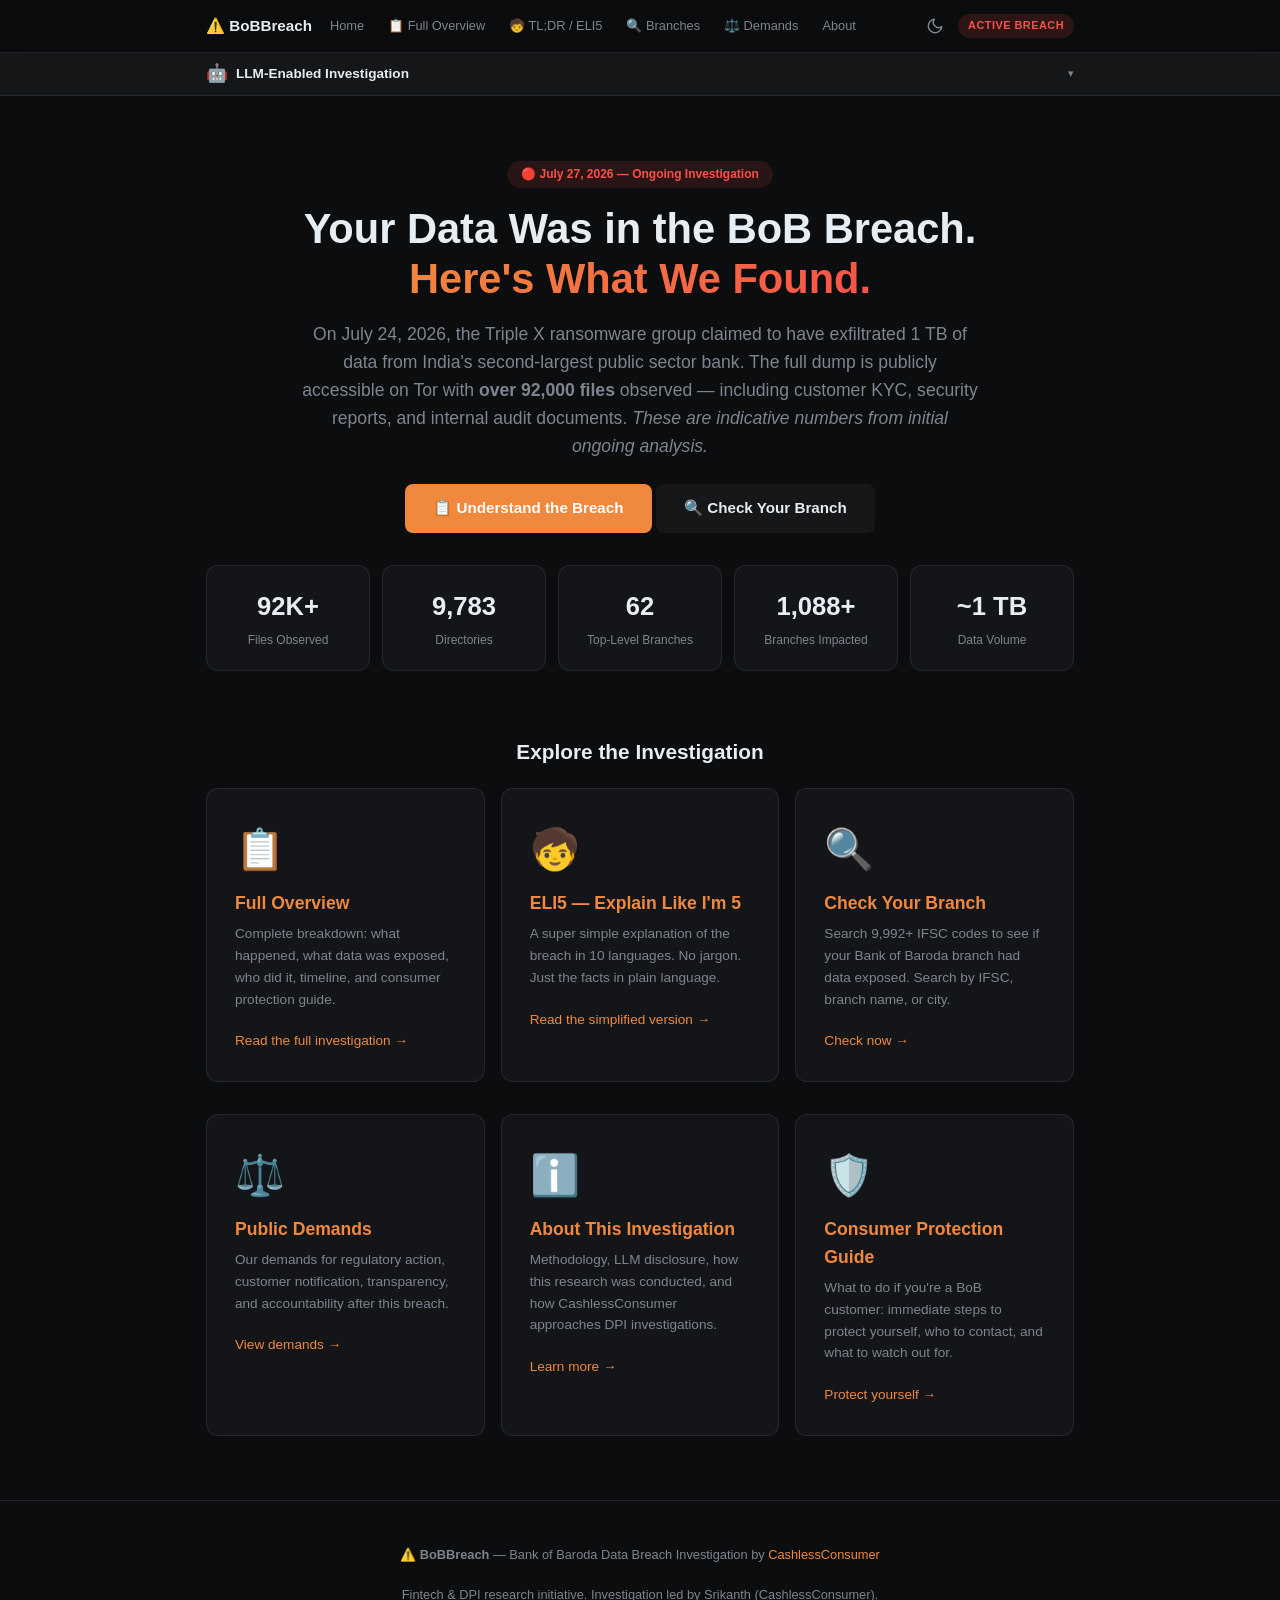
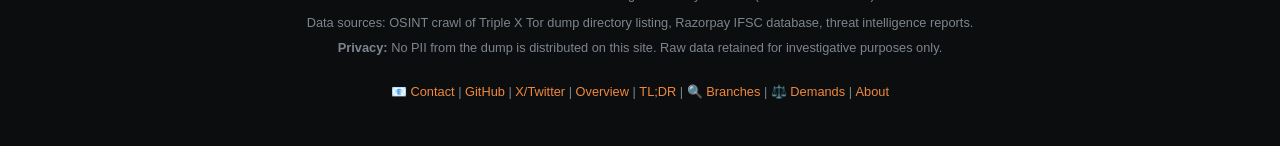
==== index.html @ 4b2d6df3 "bobbreach: collapsible LLM-disclosure banner on all pages (responsive fix) - Replaced full-height di" ====
<!DOCTYPE html>
<html lang="en" data-theme="dark">
<head>
<meta charset="UTF-8">
<meta name="viewport" content="width=device-width, initial-scale=1.0">
<title>BoBBreach — Bank of Baroda Data Breach Investigation | CashlessConsumer</title>
<meta name="description" content="Indicative analysis of files exposed in the Bank of Baroda data breach by Triple X ransomware group. Check your branch, understand the impact, and protect yourself.">
<meta name="theme-color" content="#0b0d0e">
<link rel="canonical" href="https://bobbreach.cashlessconsumer.in/">
<link rel="stylesheet" href="css/style.css">
</head>
<body>

<!-- ═══ Navigation ═══ -->
<nav>
  <div class="inner">
    <button class="nav-toggle" id="navToggle" aria-label="Toggle navigation">
      <span></span><span></span><span></span>
    </button>
    <span class="logo">⚠️ BoBBreach</span>
    <div class="links" id="navLinks">
      <a href="index.html" class="active">Home</a>
      <a href="pages/overview.html">📋 Full Overview</a>
      <a href="pages/eli5.html">🧒 TL;DR / ELI5</a>
      <a href="search.html">🔍 Branches</a>
      <a href="pages/demands.html">⚖️ Demands</a>
      <a href="pages/about.html">About</a>
    </div>
    <button class="theme-toggle" id="themeToggle" aria-label="Toggle theme" title="Toggle light/dark">
      <svg id="themeIcon" viewBox="0 0 24 24" fill="none" stroke="currentColor" stroke-width="2" stroke-linecap="round" stroke-linejoin="round">
        <path d="M21 12.79A9 9 0 1 1 11.21 3 7 7 0 0 0 21 12.79z"/>
      </svg>
    </button>
    <span class="badge">Active Breach</span>
  </div>
</nav>

<!-- ═══ LLM Disclosure (collapsible) ═══ -->
<details class="disclosure">
  <summary>
    <span class="d-icon">🤖</span>
    <strong>LLM-Enabled Investigation</strong>
    <span class="d-toggle">▾</span>
  </summary>
  <div class="disclosure-body">
    <p>The research, data analysis, and narrative on this site were produced with the assistance of large language models (LLMs) as analytical tools. All metadata-driven findings (file names, directory structures, timestamps, document sizes) were extracted programmatically from the publicly available Tor dump and cross-referenced via automated scripts. Human researchers directed every query, verified every substantive claim, and maintained the editorial chain of custody.</p>
    <p><strong>No LLM has access to the actual contents of the dumped files</strong> — this is a <strong>metadata-level analysis</strong> of file names, paths, and document types visible in the leak directory structure. This is early, ongoing analysis and may contain errors. Independent verification is encouraged.</p>
  </div>
</details>
<!-- ═══ Hero ═══ -->
<section class="hero">
  <span class="date-badge">🔴 July 27, 2026 — Ongoing Investigation</span>
  <h1>Your Data Was in the BoB Breach.<br><span>Here's What We Found.</span></h1>
  <p class="subtitle">On July 24, 2026, the Triple X ransomware group claimed to have exfiltrated 1 TB of data from India's second-largest public sector bank. The full dump is publicly accessible on Tor with <strong>over 92,000 files</strong> observed — including customer KYC, security reports, and internal audit documents. <em>These are indicative numbers from initial ongoing analysis.</em></p>
  <a href="pages/overview.html" class="cta">📋 Understand the Breach</a>
  <a href="search.html" class="cta" style="background:var(--bg2);color:var(--fg);">🔍 Check Your Branch</a>
  <div class="stats">
    <div class="stat-card"><div class="num">92K+</div><div class="label">Files Observed</div></div>
    <div class="stat-card"><div class="num">9,783</div><div class="label">Directories</div></div>
    <div class="stat-card"><div class="num">62</div><div class="label">Top-Level Branches</div></div>
    <div class="stat-card"><div class="num">1,088+</div><div class="label">Branches Impacted</div></div>
    <div class="stat-card"><div class="num">~1 TB</div><div class="label">Data Volume</div></div>
  </div>
</section>

<!-- ═══ Quick Navigation Grid ═══ -->
<section style="max-width:var(--maxw);margin:0 auto;padding:0 16px 48px;">
  <h2 style="font-size:1.3rem;margin-bottom:20px;text-align:center;">Explore the Investigation</h2>
  <div class="grid3">
    <a href="pages/overview.html" class="card" style="text-decoration:none;padding:28px;display:block;transition:transform .15s,border-color .15s;">
      <div style="font-size:2.5rem;margin-bottom:8px;">📋</div>
      <h3 style="margin-bottom:6px;">Full Overview</h3>
      <p style="font-size:.85rem;color:var(--muted);">Complete breakdown: what happened, what data was exposed, who did it, timeline, and consumer protection guide.</p>
      <span style="display:inline-block;margin-top:12px;font-size:.85rem;color:var(--accent);">Read the full investigation →</span>
    </a>
    <a href="pages/eli5.html" class="card" style="text-decoration:none;padding:28px;display:block;transition:transform .15s,border-color .15s;">
      <div style="font-size:2.5rem;margin-bottom:8px;">🧒</div>
      <h3 style="margin-bottom:6px;">ELI5 — Explain Like I'm 5</h3>
      <p style="font-size:.85rem;color:var(--muted);">A super simple explanation of the breach in 10 languages. No jargon. Just the facts in plain language.</p>
      <span style="display:inline-block;margin-top:12px;font-size:.85rem;color:var(--accent);">Read the simplified version →</span>
    </a>
    <a href="search.html" class="card" style="text-decoration:none;padding:28px;display:block;transition:transform .15s,border-color .15s;">
      <div style="font-size:2.5rem;margin-bottom:8px;">🔍</div>
      <h3 style="margin-bottom:6px;">Check Your Branch</h3>
      <p style="font-size:.85rem;color:var(--muted);">Search 9,992+ IFSC codes to see if your Bank of Baroda branch had data exposed. Search by IFSC, branch name, or city.</p>
      <span style="display:inline-block;margin-top:12px;font-size:.85rem;color:var(--accent);">Check now →</span>
    </a>
    <a href="pages/demands.html" class="card" style="text-decoration:none;padding:28px;display:block;transition:transform .15s,border-color .15s;">
      <div style="font-size:2.5rem;margin-bottom:8px;">⚖️</div>
      <h3 style="margin-bottom:6px;">Public Demands</h3>
      <p style="font-size:.85rem;color:var(--muted);">Our demands for regulatory action, customer notification, transparency, and accountability after this breach.</p>
      <span style="display:inline-block;margin-top:12px;font-size:.85rem;color:var(--accent);">View demands →</span>
    </a>
    <a href="pages/about.html" class="card" style="text-decoration:none;padding:28px;display:block;transition:transform .15s,border-color .15s;">
      <div style="font-size:2.5rem;margin-bottom:8px;">ℹ️</div>
      <h3 style="margin-bottom:6px;">About This Investigation</h3>
      <p style="font-size:.85rem;color:var(--muted);">Methodology, LLM disclosure, how this research was conducted, and how CashlessConsumer approaches DPI investigations.</p>
      <span style="display:inline-block;margin-top:12px;font-size:.85rem;color:var(--accent);">Learn more →</span>
    </a>
    <a href="pages/overview.html#consumer" class="card" style="text-decoration:none;padding:28px;display:block;transition:transform .15s,border-color .15s;">
      <div style="font-size:2.5rem;margin-bottom:8px;">🛡️</div>
      <h3 style="margin-bottom:6px;">Consumer Protection Guide</h3>
      <p style="font-size:.85rem;color:var(--muted);">What to do if you're a BoB customer: immediate steps to protect yourself, who to contact, and what to watch out for.</p>
      <span style="display:inline-block;margin-top:12px;font-size:.85rem;color:var(--accent);">Protect yourself →</span>
    </a>
  </div>
</section>

<!-- Footer -->
<footer>
  <p><strong>⚠️ BoBBreach</strong> — Bank of Baroda Data Breach Investigation by <a href="https://cashlessconsumer.in">CashlessConsumer</a></p>
  <p style="margin-top:8px;">Fintech & DPI research initiative. Investigation led by Srikanth (CashlessConsumer).</p>
  <p style="margin-top:8px;">Data sources: OSINT crawl of Triple X Tor dump directory listing, Razorpay IFSC database, threat intelligence reports.</p>
  <p style="margin-top:4px;"><strong>Privacy:</strong> No PII from the dump is distributed on this site. Raw data retained for investigative purposes only.</p>
  <p style="margin-top:12px;">📧 <a href="mailto:cashlessconsumerin@gmail.com">Contact</a> | <a href="https://github.com/CashlessConsumer">GitHub</a> | <a href="https://x.com/logic">X/Twitter</a> | <a href="pages/overview.html">Overview</a> | <a href="pages/eli5.html">TL;DR</a> | <a href="search.html">🔍 Branches</a> | <a href="pages/demands.html">⚖️ Demands</a> | <a href="pages/about.html">About</a></p>
</footer>

<script src="js/main.js"></script>
<script>
  const themeToggle = document.getElementById('themeToggle');
  const navToggle = document.getElementById('navToggle');
  const navLinks = document.getElementById('navLinks');
  const themeIcon = document.getElementById('themeIcon');
  const html = document.documentElement;
  const saved = localStorage.getItem('theme') || 'dark';
  html.setAttribute('data-theme', saved);
  updateIcon(saved);
  themeToggle.addEventListener('click', () => {
    const current = html.getAttribute('data-theme');
    const next = current === 'dark' ? 'light' : 'dark';
    html.setAttribute('data-theme', next);
    localStorage.setItem('theme', next);
    updateIcon(next);
  });
  navToggle.addEventListener('click', () => navLinks.classList.toggle('open'));
  function updateIcon(theme) {
    themeIcon.innerHTML = theme === 'dark'
      ? '<path d="M21 12.79A9 9 0 1 1 11.21 3 7 7 0 0 0 21 12.79z"/>'
      : '<circle cx="12" cy="12" r="5"/><g stroke="currentColor" stroke-width="2"><line x1="12" y1="1" x2="12" y2="3"/><line x1="12" y1="21" x2="12" y2="23"/><line x1="4.22" y1="4.22" x2="5.64" y2="5.64"/><line x1="18.36" y1="18.36" x2="19.78" y2="19.78"/><line x1="1" y1="12" x2="3" y2="12"/><line x1="21" y1="12" x2="23" y2="12"/><line x1="4.22" y1="19.78" x2="5.64" y2="18.36"/><line x1="18.36" y1="5.64" x2="19.78" y2="4.22"/></g>';
  }
  // Close nav on link click
  navLinks.querySelectorAll('a').forEach(a => a.addEventListener('click', () => navLinks.classList.remove('open')));
</script>

</body>
</html>
---- css/style.css ----
/* ── Theme Variables ── */
:root {
  --bg: #0b0d0e;
  --bg2: #151718;
  --card: rgba(22, 24, 26, 0.85);
  --fg: #e6edf3;
  --muted: #7d8590;
  --border: rgba(48, 54, 61, 0.6);
  --accent: #f0883e;
  --accent2: #d96f1f;
  --red: #f85149;
  --green: #3fb950;
  --blue: #58a6ff;
  --yellow: #d29922;
  --radius: 12px;
  --maxw: 900px;
  --nav-bg: rgba(11,13,14,.92);
  --badge-bg: rgba(248,81,73,.15);
  --badge-fg: #f85149;
}

[data-theme="light"] {
  --bg: #f6f8fa;
  --bg2: #eaeef2;
  --card: rgba(255,255,255,.85);
  --fg: #1f2328;
  --muted: #656d76;
  --border: rgba(208,215,222,.8);
  --accent: #c2410c;
  --accent2: #9a3412;
  --red: #cf222e;
  --green: #1a7f37;
  --blue: #0969da;
  --yellow: #9a6700;
  --nav-bg: rgba(246,248,250,.94);
  --badge-bg: rgba(207,34,46,.1);
  --badge-fg: #cf222e;
}

/* ── Reset ── */
*, *::before, *::after { box-sizing: border-box; margin: 0; padding: 0; }
html { scroll-behavior: smooth; scrollbar-width: none; }
body { -ms-overflow-style: none; }
body::-webkit-scrollbar { display: none; }
body {
  font-family: -apple-system, BlinkMacSystemFont, 'Segoe UI', Roboto, 'Noto Sans', Ubuntu, sans-serif;
  background: var(--bg);
  color: var(--fg);
  line-height: 1.6;
  -webkit-font-smoothing: antialiased;
  transition: background .25s, color .25s;
}
a { color: var(--accent); text-decoration: none; }
a:hover { text-decoration: underline; }
img { max-width: 100%; }

/* ── Nav ── */
nav { position: sticky; top: 0; z-index: 100; background: var(--nav-bg); backdrop-filter: blur(12px); border-bottom: 1px solid var(--border); }
nav .inner { display: flex; align-items: center; gap: 8px; max-width: var(--maxw); margin: 0 auto; padding: 0 16px; height: 52px; flex-wrap: nowrap; }
nav .logo { font-weight: 700; font-size: .95rem; display: flex; align-items: center; gap: 6px; white-space: nowrap; flex-shrink: 0; }
nav .links { display: flex; align-items: center; gap: 4px; overflow: hidden; flex: 1; min-width: 0; }
nav .links a { padding: 6px 10px; font-size: .8rem; border-radius: 6px; color: var(--muted); white-space: nowrap; transition: .15s; flex-shrink: 0; text-decoration: none; }
nav .links a:hover { color: var(--fg); background: var(--bg2); text-decoration: none; }
nav .badge { font-size: .68rem; font-weight: 700; background: var(--badge-bg); color: var(--badge-fg); padding: 3px 10px; border-radius: 20px; flex-shrink: 0; text-transform: uppercase; letter-spacing: .5px; }

/* Theme toggle */
.theme-toggle { background: none; border: none; color: var(--muted); cursor: pointer; padding: 6px; border-radius: 6px; display: flex; align-items: center; justify-content: center; flex-shrink: 0; transition: .15s; }
.theme-toggle:hover { color: var(--fg); background: var(--bg2); }
.theme-toggle svg { width: 18px; height: 18px; }

/* Hamburger */
.nav-toggle { display: none; flex-direction: column; gap: 4px; cursor: pointer; background: none; border: none; padding: 8px; margin-right: 4px; flex-shrink: 0; }
.nav-toggle span { display: block; width: 20px; height: 2px; background: var(--fg); border-radius: 2px; transition: .2s; }

/* ── Layout ── */
section { padding: 48px 16px; max-width: var(--maxw); margin: 0 auto; }
section h2 { font-size: 1.55rem; font-weight: 700; margin-bottom: 4px; }
section h2 .sub { display: block; font-size: .85rem; font-weight: 400; color: var(--muted); margin-top: 2px; }
.card { background: var(--card); border: 1px solid var(--border); border-radius: var(--radius); padding: 24px; margin-bottom: 16px; }
.card h3 { font-size: 1.1rem; margin-bottom: 10px; }
.card p { font-size: .92rem; color: var(--muted); margin-bottom: 8px; }
.tag { display: inline-block; font-size: .68rem; font-weight: 700; padding: 2px 8px; border-radius: 20px; margin-top: 6px; }
.tag-critical { background: rgba(248,81,73,.15); color: var(--red); }
.tag-high { background: rgba(210,153,34,.15); color: var(--yellow); }
.tag-medium { background: rgba(88,166,255,.15); color: var(--blue); }
.tag-low { background: rgba(139,148,158,.15); color: var(--muted); }

/* Stats */
.stats { display: grid; grid-template-columns: repeat(5, 1fr); gap: 12px; margin: 32px 0; max-width: var(--maxw); }
.stat-card { background: var(--card); border: 1px solid var(--border); border-radius: var(--radius); padding: 20px 12px; text-align: center; }
.stat-card .num { font-size: 1.6rem; font-weight: 800; color: var(--fg); }
.stat-card .label { font-size: .75rem; color: var(--muted); margin-top: 4px; }

/* Hero */
.hero { text-align: center; padding: 64px 16px 32px; max-width: var(--maxw); margin: 0 auto; }
.hero .date-badge { display: inline-block; font-size: .75rem; font-weight: 600; padding: 4px 14px; border-radius: 20px; background: rgba(248,81,73,.12); color: var(--red); margin-bottom: 16px; }
.hero h1 { font-size: clamp(1.8rem, 4vw, 2.6rem); font-weight: 800; line-height: 1.2; margin-bottom: 16px; }
.hero h1 span { display: inline-block; background: linear-gradient(135deg, var(--accent), var(--red)); -webkit-background-clip: text; -webkit-text-fill-color: transparent; background-clip: text; }
.hero .subtitle { font-size: 1.1rem; color: var(--muted); max-width: 680px; margin: 0 auto 24px; line-height: 1.6; }
.hero .cta { display: inline-block; padding: 12px 28px; background: var(--accent); color: #fff; border-radius: 8px; font-weight: 600; font-size: .95rem; text-decoration: none; transition: .15s; }
.hero .cta:hover { background: var(--accent2); text-decoration: none; }

/* Grids */
.grid2 { display: grid; grid-template-columns: 1fr 1fr; gap: 16px; }

/* Search */
.search-box { display: flex; gap: 8px; margin-bottom: 16px; flex-wrap: wrap; }
.search-box input { flex: 1; min-width: 200px; padding: 12px 16px; background: var(--bg2); border: 1px solid var(--border); border-radius: 8px; color: var(--fg); font-size: 1rem; }
.search-box input:focus { outline: none; border-color: var(--accent); }
.search-box button { padding: 12px 24px; background: var(--accent); border: none; border-radius: 8px; color: #fff; font-weight: 600; cursor: pointer; }
.search-box button:hover { background: var(--accent2); }
.search-results { margin-top: 8px; }
.search-result { padding: 8px 0; border-bottom: 1px solid var(--border); display: flex; justify-content: space-between; align-items: center; gap: 12px; flex-wrap: wrap; }
.search-result .ifsc { font-family: monospace; color: var(--accent); font-weight: 600; }
.search-result .branch-info { flex: 1; }
.search-result .status { font-size: .8rem; font-weight: 600; }
.status-impacted { color: var(--red); }
.status-unknown { color: var(--muted); }

/* Timeline */
.timeline { position: relative; padding-left: 28px; }
.timeline::before { content: ''; position: absolute; left: 8px; top: 0; bottom: 0; width: 2px; background: var(--border); }
.tl-item { position: relative; padding: 0 0 24px 20px; }
.tl-item::before { content: ''; position: absolute; left: -24px; top: 6px; width: 12px; height: 12px; border-radius: 50%; }
.tl-breach::before { background: var(--red); }
.tl-disclosure::before { background: var(--accent); }
.tl-intel::before { background: var(--blue); }
.tl-threat::before { background: var(--yellow); }
.tl-evidence::before { background: var(--green); }
.tl-response::before { background: var(--accent); }
.tl-item .date { font-size: .78rem; color: var(--muted); font-weight: 600; }
.tl-item .title { font-weight: 600; margin: 2px 0; }
.tl-item .desc { font-size: .88rem; color: var(--muted); }

/* Exposure grid */
.exposure-grid { display: grid; grid-template-columns: repeat(auto-fill, minmax(200px, 1fr)); gap: 12px; }
.exp-card { background: var(--card); border: 1px solid var(--border); border-radius: var(--radius); padding: 16px; }
.exp-card .icon { font-size: 1.5rem; margin-bottom: 8px; }
.exp-card h4 { font-size: .9rem; }
.exp-card .count { font-size: .75rem; color: var(--muted); }
.exp-card .file-count { font-size: 1.2rem; font-weight: 700; }

/* Footer */
footer { border-top: 1px solid var(--border); padding: 32px 16px; text-align: center; color: var(--muted); font-size: .8rem; }
footer a { color: var(--accent); }

/* Filter */
.filter-bar { display: flex; gap: 8px; flex-wrap: wrap; margin-bottom: 20px; }
.filter-btn { padding: 6px 14px; border: 1px solid var(--border); border-radius: 20px; background: transparent; color: var(--muted); font-size: .8rem; cursor: pointer; transition: .15s; }
.filter-btn:hover, .filter-btn.active { border-color: var(--accent); color: var(--accent); background: rgba(240,136,62,.1); }
.filter-btn.active { background: var(--accent); color: #fff; border-color: var(--accent); }

/* Alerts */
.alert { padding: 12px 16px; border-radius: var(--radius); margin-bottom: 16px; font-size: .88rem; }
.alert-red { background: rgba(248,81,73,.1); border: 1px solid rgba(248,81,73,.3); color: var(--red); }
.alert-yellow { background: rgba(210,153,34,.1); border: 1px solid rgba(210,153,34,.3); color: var(--yellow); }
.alert-green { background: rgba(63,185,80,.1); border: 1px solid rgba(63,185,80,.3); color: var(--green); }

.anchor { scroll-margin-top: 64px; }

/* Consumer guide checklist */
.checklist { list-style: none; }
.checklist li { padding: 8px 0; border-bottom: 1px solid var(--border); display: flex; gap: 10px; align-items: flex-start; }
.checklist li::before { content: '☐'; color: var(--accent); font-weight: 700; font-size: 1.1rem; }

/* Sections nav */
.section-nav { display: flex; gap: 12px; flex-wrap: wrap; margin: 24px 0; max-width: var(--maxw); padding: 0 16px; margin-left: auto; margin-right: auto; }
.section-nav a { padding: 10px 20px; background: var(--card); border: 1px solid var(--border); border-radius: var(--radius); text-decoration: none; color: var(--muted); font-size: .88rem; }
.section-nav a:hover { border-color: var(--accent); color: var(--accent); }

.not-found { text-align: center; padding: 60px 16px; }
.not-found h2 { font-size: 3rem; margin-bottom: 8px; }

/* ── Responsive ── */
@media (max-width: 768px) {
  .nav-toggle { display: flex; }
  nav .links { display: none; flex-direction: column; position: absolute; top: 100%; left: 0; right: 0; background: var(--nav-bg); border-bottom: 1px solid var(--border); padding: 8px 16px 16px; gap: 4px; backdrop-filter: blur(12px); }
  nav .links.open { display: flex; }
  nav .links a { width: 100%; padding: 12px 8px; white-space: normal; }
  nav .inner { position: relative; padding: 0 12px; }
  nav .badge { margin-left: auto; }
  .hero { min-height: auto; padding: 48px 16px; }
  .hero h1 { font-size: clamp(1.5rem, 6vw, 2rem); }
  .hero .subtitle { font-size: .95rem; }
  .hero .cta { display: block; width: 100%; text-align: center; }
  .hero .cta + .cta { margin-left: 0 !important; margin-top: 10px; }
  section { padding: 32px 16px; }
  section h2 { font-size: 1.25rem; }
  .stats { grid-template-columns: repeat(2, 1fr); max-width: 100%; gap: 8px; }
  .stat-card { padding: 12px 8px; }
  .stat-card .num { font-size: 1.2rem; }
  .exposure-grid { grid-template-columns: repeat(2, 1fr); gap: 8px; }
  .exp-card { padding: 12px; }
  .exp-card .icon { font-size: 1.2rem; margin-bottom: 4px; }
  .exp-card h4 { font-size: .8rem; }
  .exp-card .file-count { font-size: 1rem; }
  .section-nav { flex-wrap: wrap; gap: 6px; }
  .section-nav a { font-size: .8rem; padding: 8px 14px; }
  .filter-bar { flex-wrap: wrap; gap: 6px; }
  .filter-btn { padding: 8px 12px; font-size: .75rem; min-height: 36px; }
  .card { padding: 16px; }
  .card h3 { font-size: 1rem; }
  .search-box input { min-width: 140px; font-size: 16px; padding: 12px; }
  .search-box button { padding: 12px 16px; font-size: .9rem; min-height: 44px; min-width: 44px; }
  .search-result { flex-direction: column; align-items: flex-start; gap: 4px; padding: 12px 0; }
  .timeline { padding-left: 20px; }
  .tl-item { padding: 0 0 20px 16px; }
  table { display: block; width: 100%; overflow-x: auto; -webkit-overflow-scrolling: touch; }
  .checklist li { font-size: .9rem; padding: 10px 0; }
  .grid2 { grid-template-columns: 1fr; }
  [style*="grid-template-columns:repeat(auto-fill,minmax(140px"] { grid-template-columns: repeat(2, 1fr) !important; }
  [style*="font-family:monospace"] { font-size: .72rem; word-break: break-all; }
}
@media (max-width: 480px) {
  nav .inner { padding: 8px 12px; }
  nav a { font-size: .8rem; padding: 8px; }
  .exposure-grid { grid-template-columns: 1fr 1fr; }
  .hero { padding: 32px 12px; }
  section { padding: 24px 12px; }
  .stats { grid-template-columns: repeat(2, 1fr); }
  .search-box { flex-direction: column; }
  .search-box input { width: 100%; min-width: 0; }
  .search-box button { width: 100%; }
}

button, a, .filter-btn, .section-nav a, nav a { min-height: 44px; display: inline-flex; align-items: center; }
a:focus-visible { outline: 2px solid var(--accent); outline-offset: 2px; border-radius: 4px; }


/* ── About Page ── */
.about-section { max-width: 720px; margin: 0 auto; padding: 48px 16px; }
.about-section h1 { font-size: 1.8rem; font-weight: 800; margin-bottom: 24px; }
.about-section h2 { font-size: 1.3rem; font-weight: 700; margin: 32px 0 12px; padding-bottom: 6px; border-bottom: 1px solid var(--border); }
.about-section p { color: var(--muted); line-height: 1.7; margin-bottom: 16px; font-size: .95rem; }
.about-section ul { padding-left: 20px; color: var(--muted); margin-bottom: 16px; }
.about-section ul li { margin-bottom: 8px; }
.about-section strong { color: var(--fg); }

/* ── Search Hero ── */
.search-hero { text-align: center; padding: 80px 16px 40px; max-width: var(--maxw); margin: 0 auto; }
.search-hero h1 { font-size: clamp(1.5rem, 3.5vw, 2.2rem); font-weight: 800; margin-bottom: 8px; }
.search-hero .subtitle { color: var(--muted); margin-bottom: 32px; font-size: 1rem; }
.search-hero .search-box { max-width: 600px; margin: 0 auto; }

/* ── Page title area on static pages ── */
.page-header { text-align: center; padding: 64px 16px 32px; max-width: var(--maxw); margin: 0 auto; }
.page-header h1 { font-size: clamp(1.5rem, 3.5vw, 2.2rem); font-weight: 800; }
.page-header .sub { color: var(--muted); font-size: 1rem; margin-top: 8px; }

/* ── Active nav link on static pages ── */
nav .links a.active-page { color: var(--fg); background: var(--bg2); }

/* ── Disclaimer banner (on every page) ── */
.disclaimer-banner { background: var(--card); border-bottom: 1px solid var(--border); padding: 16px; font-size: .92rem; line-height: 1.7; color: var(--muted); }
.disclaimer-banner .inner { max-width: var(--maxw); margin: 0 auto; display: flex; gap: 12px; align-items: flex-start; }
.disclaimer-banner .icon { font-size: 1.3rem; flex-shrink: 0; margin-top: 3px; }
.disclaimer-banner strong { color: var(--fg); }

/* ── Risk guide grid ── */
.risk-grid { display: grid; grid-template-columns: 1fr 1fr; gap: 12px; }
@media (max-width: 600px) { .risk-grid { grid-template-columns: 1fr; } }
.risk-card { padding: 16px; background: var(--card); border: 1px solid var(--border); border-radius: var(--radius); }
.risk-card h4 { font-size: .9rem; margin-bottom: 4px; }

/* ── Search results on search page ── */
.search-stats { font-size: .85rem; color: var(--muted); margin-top: 12px; }

/* ── Extra responsive tweaks ── */
@media (max-width: 768px) {
  .about-section { padding: 32px 16px; }
  .about-section h1 { font-size: 1.4rem; }
  .search-hero { padding: 56px 16px 32px; }
  .page-header { padding: 48px 16px 24px; }
}

/* Landing page grid */
.grid3 { display: grid; grid-template-columns: 1fr 1fr 1fr; gap: 16px; }
@media (max-width: 768px) { .grid3 { grid-template-columns: 1fr; } }

/* ── Collapsible disclosure banner ── */
.disclosure {
  background: var(--card);
  border-bottom: 1px solid var(--border);
  font-size: .92rem;
  line-height: 1.6;
  color: var(--muted);
}
.disclosure summary {
  display: flex;
  align-items: center;
  gap: 8px;
  padding: 10px 16px;
  cursor: pointer;
  max-width: var(--maxw);
  margin: 0 auto;
  list-style: none;
  user-select: none;
  -webkit-user-select: none;
}
.disclosure summary::-webkit-details-marker,
.disclosure summary::marker {
  display: none;
  content: "";
}
.disclosure summary .d-icon {
  font-size: 1.1rem;
  flex-shrink: 0;
  line-height: 1;
}
.disclosure summary strong {
  color: var(--fg);
  font-size: .85rem;
  white-space: nowrap;
}
.disclosure summary .d-toggle {
  margin-left: auto;
  font-size: .7rem;
  transition: transform .2s;
  color: var(--muted);
  flex-shrink: 0;
}
.disclosure[open] summary .d-toggle {
  transform: rotate(180deg);
}
.disclosure-body {
  max-width: var(--maxw);
  margin: 0 auto;
  padding: 0 16px 14px;
  font-size: .85rem;
  line-height: 1.7;
}
.disclosure-body p { margin-bottom: 10px; }
.disclosure-body p:last-child { margin-bottom: 0; }

@media (max-width: 768px) {
  .disclosure summary { padding: 8px 12px; }
  .disclosure summary strong { font-size: .78rem; white-space: normal; }
  .disclosure-body { padding: 0 12px 12px; font-size: .8rem; }
}
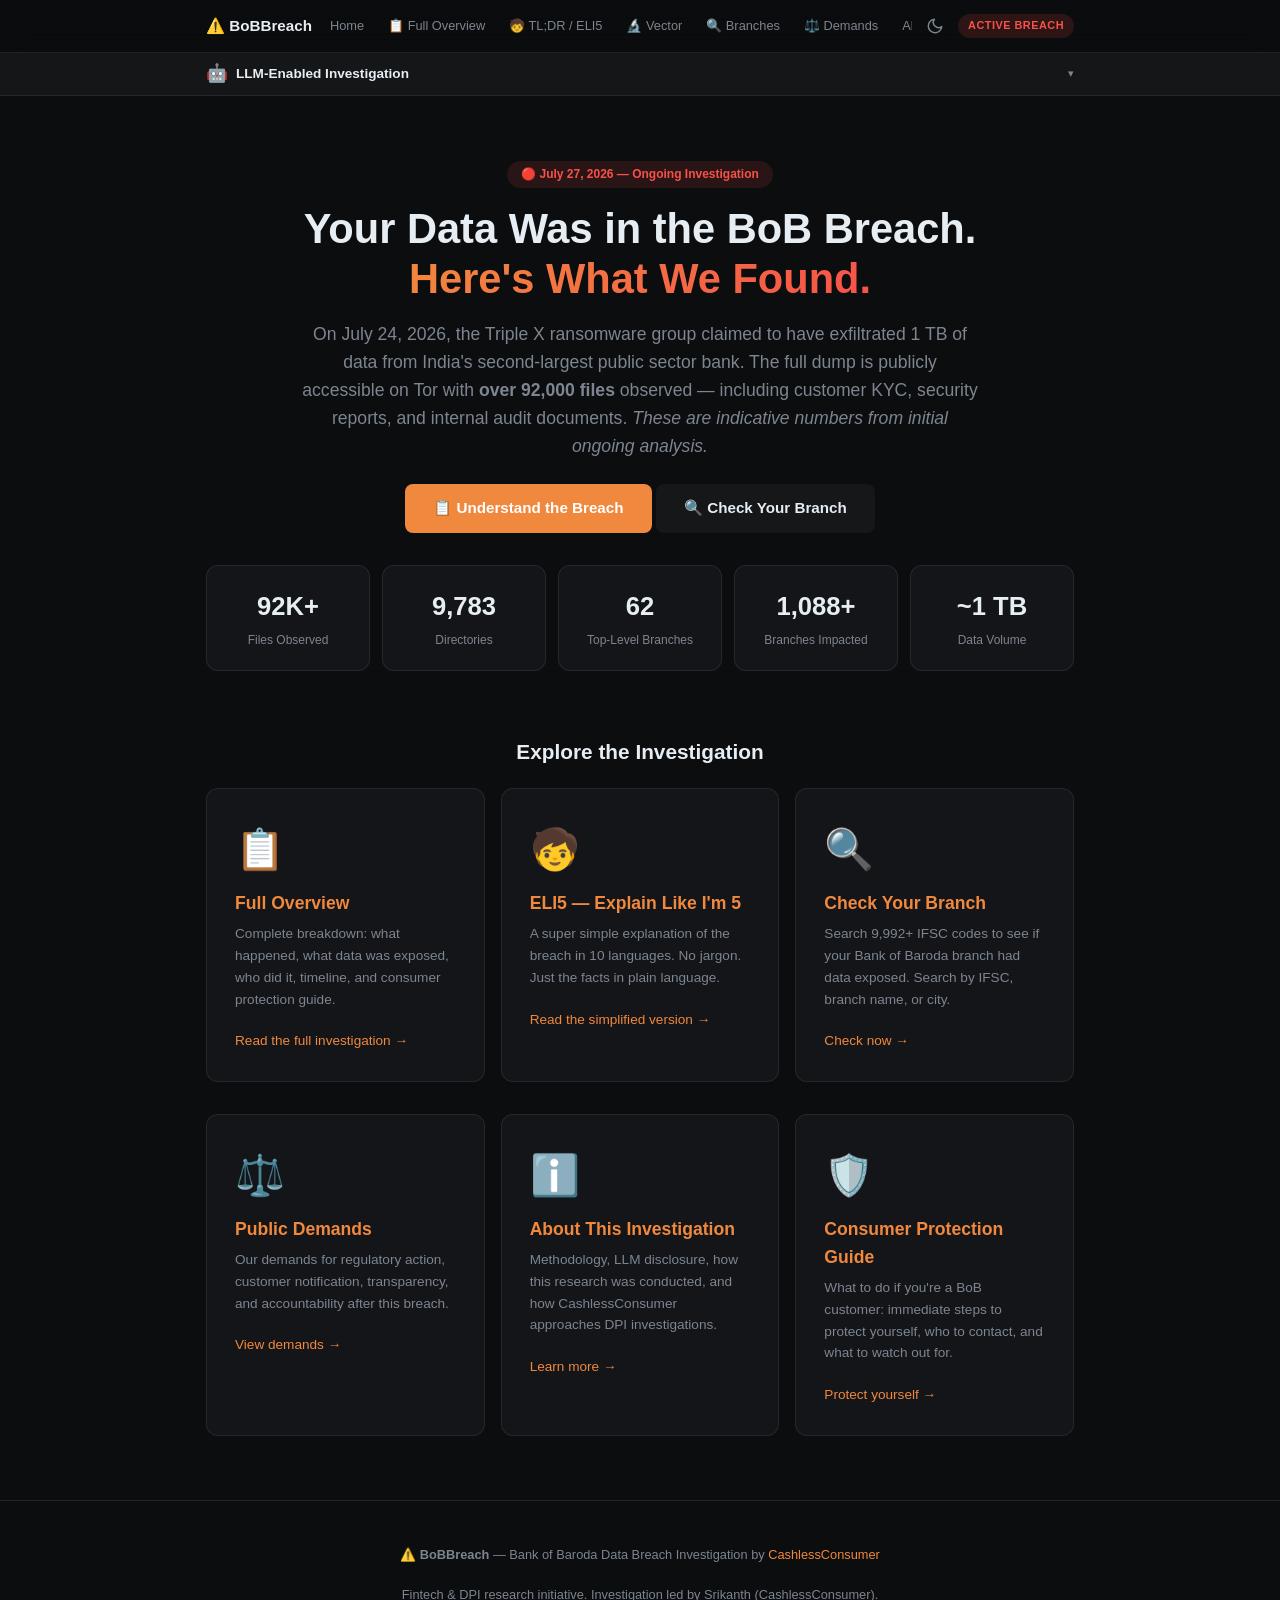
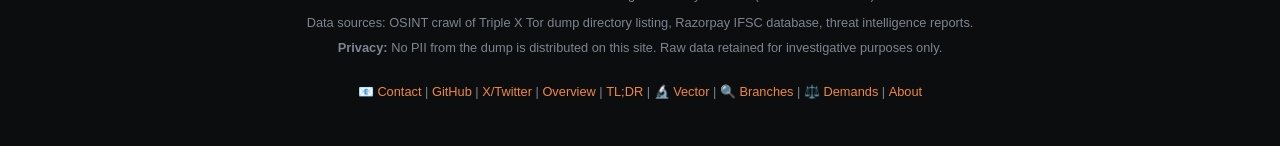
==== commit c73fe21d: "fix nav: consistent links across all pages + vector page in nav" ====
--- a/index.html
+++ b/index.html
@@ -18,10 +18,11 @@
       <span></span><span></span><span></span>
     </button>
     <span class="logo">⚠️ BoBBreach</span>
-    <div class="links" id="navLinks">
-      <a href="index.html" class="active">Home</a>
+        <div class="links" id="navLinks">
+      <a href="index.html" class="active"  >Home</a>
       <a href="pages/overview.html">📋 Full Overview</a>
       <a href="pages/eli5.html">🧒 TL;DR / ELI5</a>
+      <a href="pages/vector.html">🔬 Vector</a>
       <a href="search.html">🔍 Branches</a>
       <a href="pages/demands.html">⚖️ Demands</a>
       <a href="pages/about.html">About</a>
@@ -112,14 +113,12 @@
   <p style="margin-top:8px;">Fintech & DPI research initiative. Investigation led by Srikanth (CashlessConsumer).</p>
   <p style="margin-top:8px;">Data sources: OSINT crawl of Triple X Tor dump directory listing, Razorpay IFSC database, threat intelligence reports.</p>
   <p style="margin-top:4px;"><strong>Privacy:</strong> No PII from the dump is distributed on this site. Raw data retained for investigative purposes only.</p>
-  <p style="margin-top:12px;">📧 <a href="mailto:cashlessconsumerin@gmail.com">Contact</a> | <a href="https://github.com/CashlessConsumer">GitHub</a> | <a href="https://x.com/logic">X/Twitter</a> | <a href="pages/overview.html">Overview</a> | <a href="pages/eli5.html">TL;DR</a> | <a href="search.html">🔍 Branches</a> | <a href="pages/demands.html">⚖️ Demands</a> | <a href="pages/about.html">About</a></p>
+  <p style="margin-top:12px;">📧 <a href="mailto:cashlessconsumerin@gmail.com">Contact</a> | <a href="https://github.com/CashlessConsumer">GitHub</a> | <a href="https://x.com/logic">X/Twitter</a> | <a href="pages/overview.html">Overview</a> | <a href="pages/eli5.html">TL;DR</a> | <a href="pages/vector.html">🔬 Vector</a> | <a href="search.html">🔍 Branches</a> | <a href="pages/demands.html">⚖️ Demands</a> | <a href="pages/about.html">About</a></p>
 </footer>
 
 <script src="js/main.js"></script>
 <script>
   const themeToggle = document.getElementById('themeToggle');
-  const navToggle = document.getElementById('navToggle');
-  const navLinks = document.getElementById('navLinks');
   const themeIcon = document.getElementById('themeIcon');
   const html = document.documentElement;
   const saved = localStorage.getItem('theme') || 'dark';
@@ -132,14 +131,12 @@
     localStorage.setItem('theme', next);
     updateIcon(next);
   });
-  navToggle.addEventListener('click', () => navLinks.classList.toggle('open'));
   function updateIcon(theme) {
     themeIcon.innerHTML = theme === 'dark'
       ? '<path d="M21 12.79A9 9 0 1 1 11.21 3 7 7 0 0 0 21 12.79z"/>'
       : '<circle cx="12" cy="12" r="5"/><g stroke="currentColor" stroke-width="2"><line x1="12" y1="1" x2="12" y2="3"/><line x1="12" y1="21" x2="12" y2="23"/><line x1="4.22" y1="4.22" x2="5.64" y2="5.64"/><line x1="18.36" y1="18.36" x2="19.78" y2="19.78"/><line x1="1" y1="12" x2="3" y2="12"/><line x1="21" y1="12" x2="23" y2="12"/><line x1="4.22" y1="19.78" x2="5.64" y2="18.36"/><line x1="18.36" y1="5.64" x2="19.78" y2="4.22"/></g>';
   }
-  // Close nav on link click
-  navLinks.querySelectorAll('a').forEach(a => a.addEventListener('click', () => navLinks.classList.remove('open')));
+
 </script>
 
 </body>
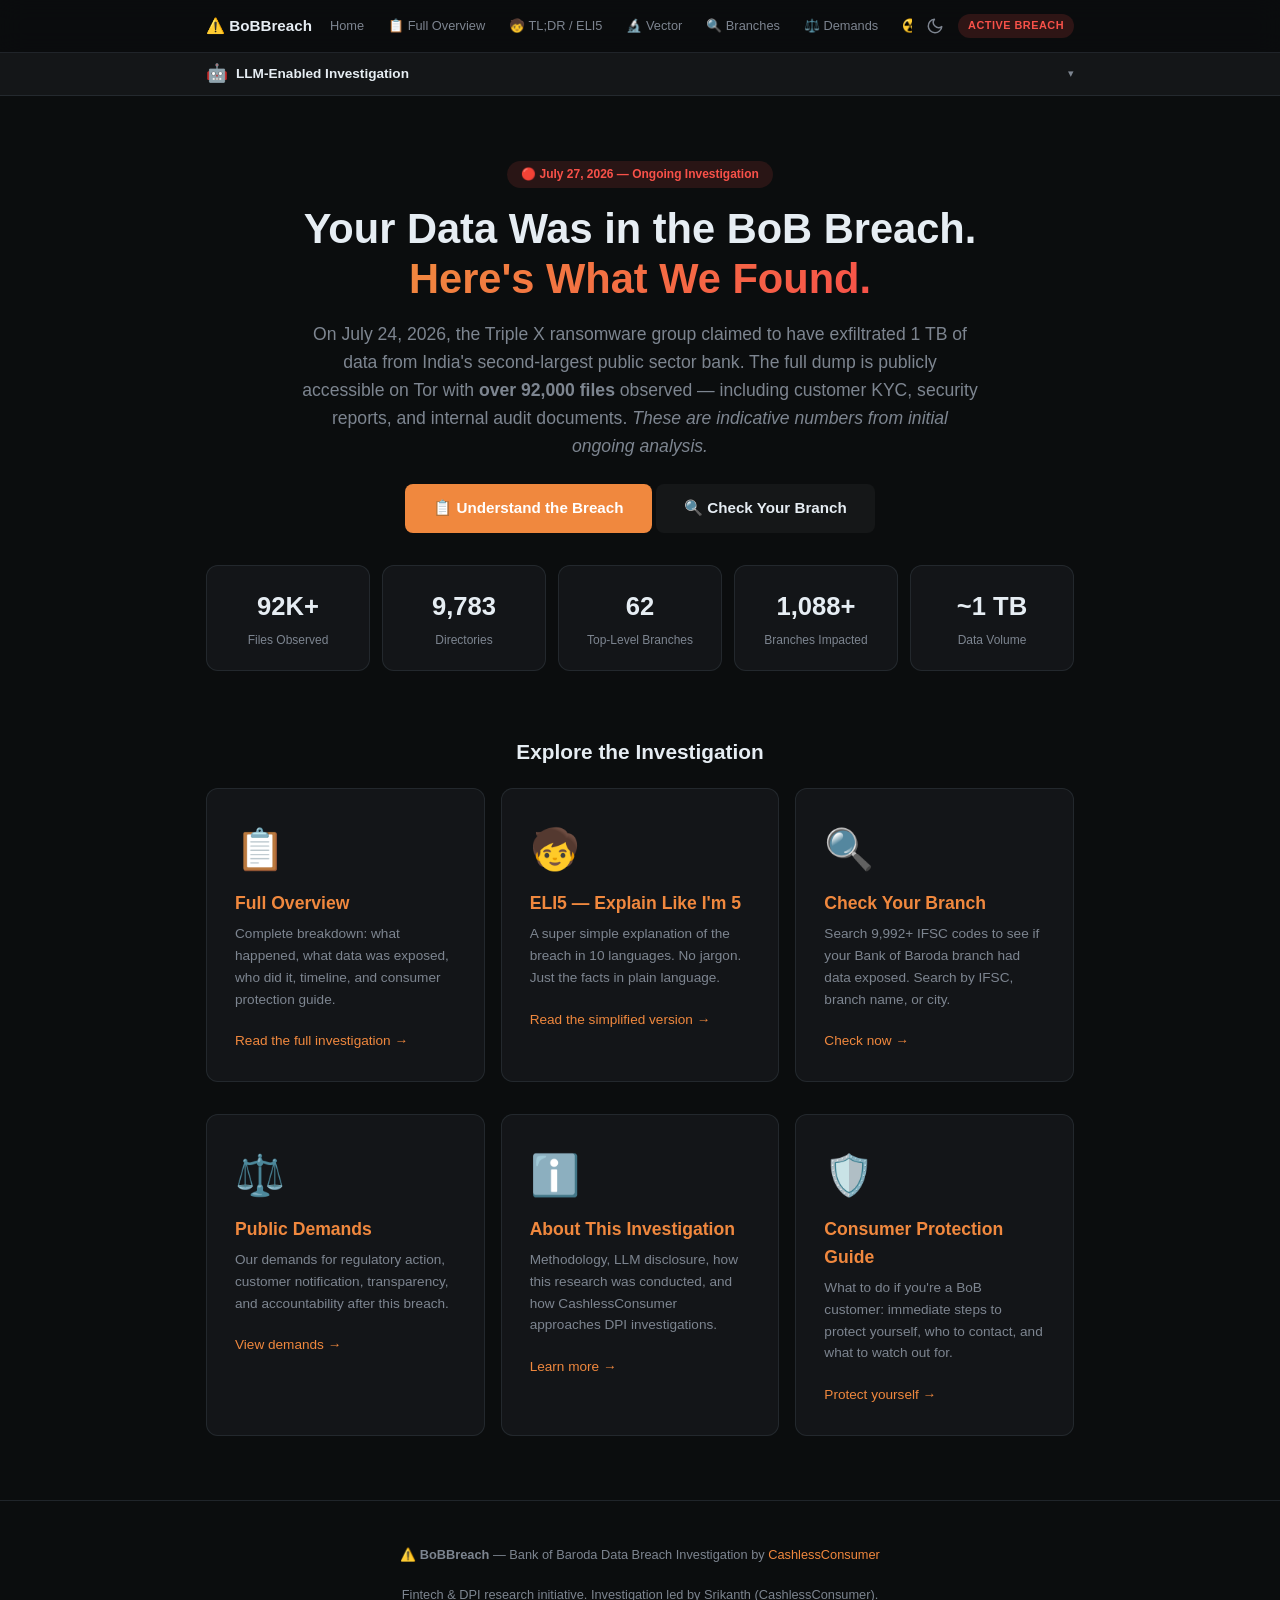
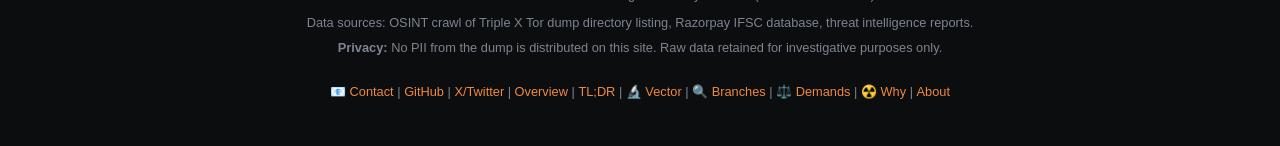
==== commit e54b5ef3: "Add ☢️ Why nav link to all pages" ====
--- a/index.html
+++ b/index.html
@@ -25,6 +25,7 @@
       <a href="pages/vector.html">🔬 Vector</a>
       <a href="search.html">🔍 Branches</a>
       <a href="pages/demands.html">⚖️ Demands</a>
+      <a href="pages/why.html">☢️ Why</a>
       <a href="pages/about.html">About</a>
     </div>
     <button class="theme-toggle" id="themeToggle" aria-label="Toggle theme" title="Toggle light/dark">
@@ -113,7 +114,7 @@
   <p style="margin-top:8px;">Fintech & DPI research initiative. Investigation led by Srikanth (CashlessConsumer).</p>
   <p style="margin-top:8px;">Data sources: OSINT crawl of Triple X Tor dump directory listing, Razorpay IFSC database, threat intelligence reports.</p>
   <p style="margin-top:4px;"><strong>Privacy:</strong> No PII from the dump is distributed on this site. Raw data retained for investigative purposes only.</p>
-  <p style="margin-top:12px;">📧 <a href="mailto:cashlessconsumerin@gmail.com">Contact</a> | <a href="https://github.com/CashlessConsumer">GitHub</a> | <a href="https://x.com/logic">X/Twitter</a> | <a href="pages/overview.html">Overview</a> | <a href="pages/eli5.html">TL;DR</a> | <a href="pages/vector.html">🔬 Vector</a> | <a href="search.html">🔍 Branches</a> | <a href="pages/demands.html">⚖️ Demands</a> | <a href="pages/about.html">About</a></p>
+  <p style="margin-top:12px;">📧 <a href="mailto:cashlessconsumerin@gmail.com">Contact</a> | <a href="https://github.com/CashlessConsumer">GitHub</a> | <a href="https://x.com/logic">X/Twitter</a> | <a href="pages/overview.html">Overview</a> | <a href="pages/eli5.html">TL;DR</a> | <a href="pages/vector.html">🔬 Vector</a> | <a href="search.html">🔍 Branches</a> | <a href="pages/demands.html">⚖️ Demands</a> | <a href="pages/why.html">☢️ Why</a> | <a href="pages/about.html">About</a></p>
 </footer>
 
 <script src="js/main.js"></script>
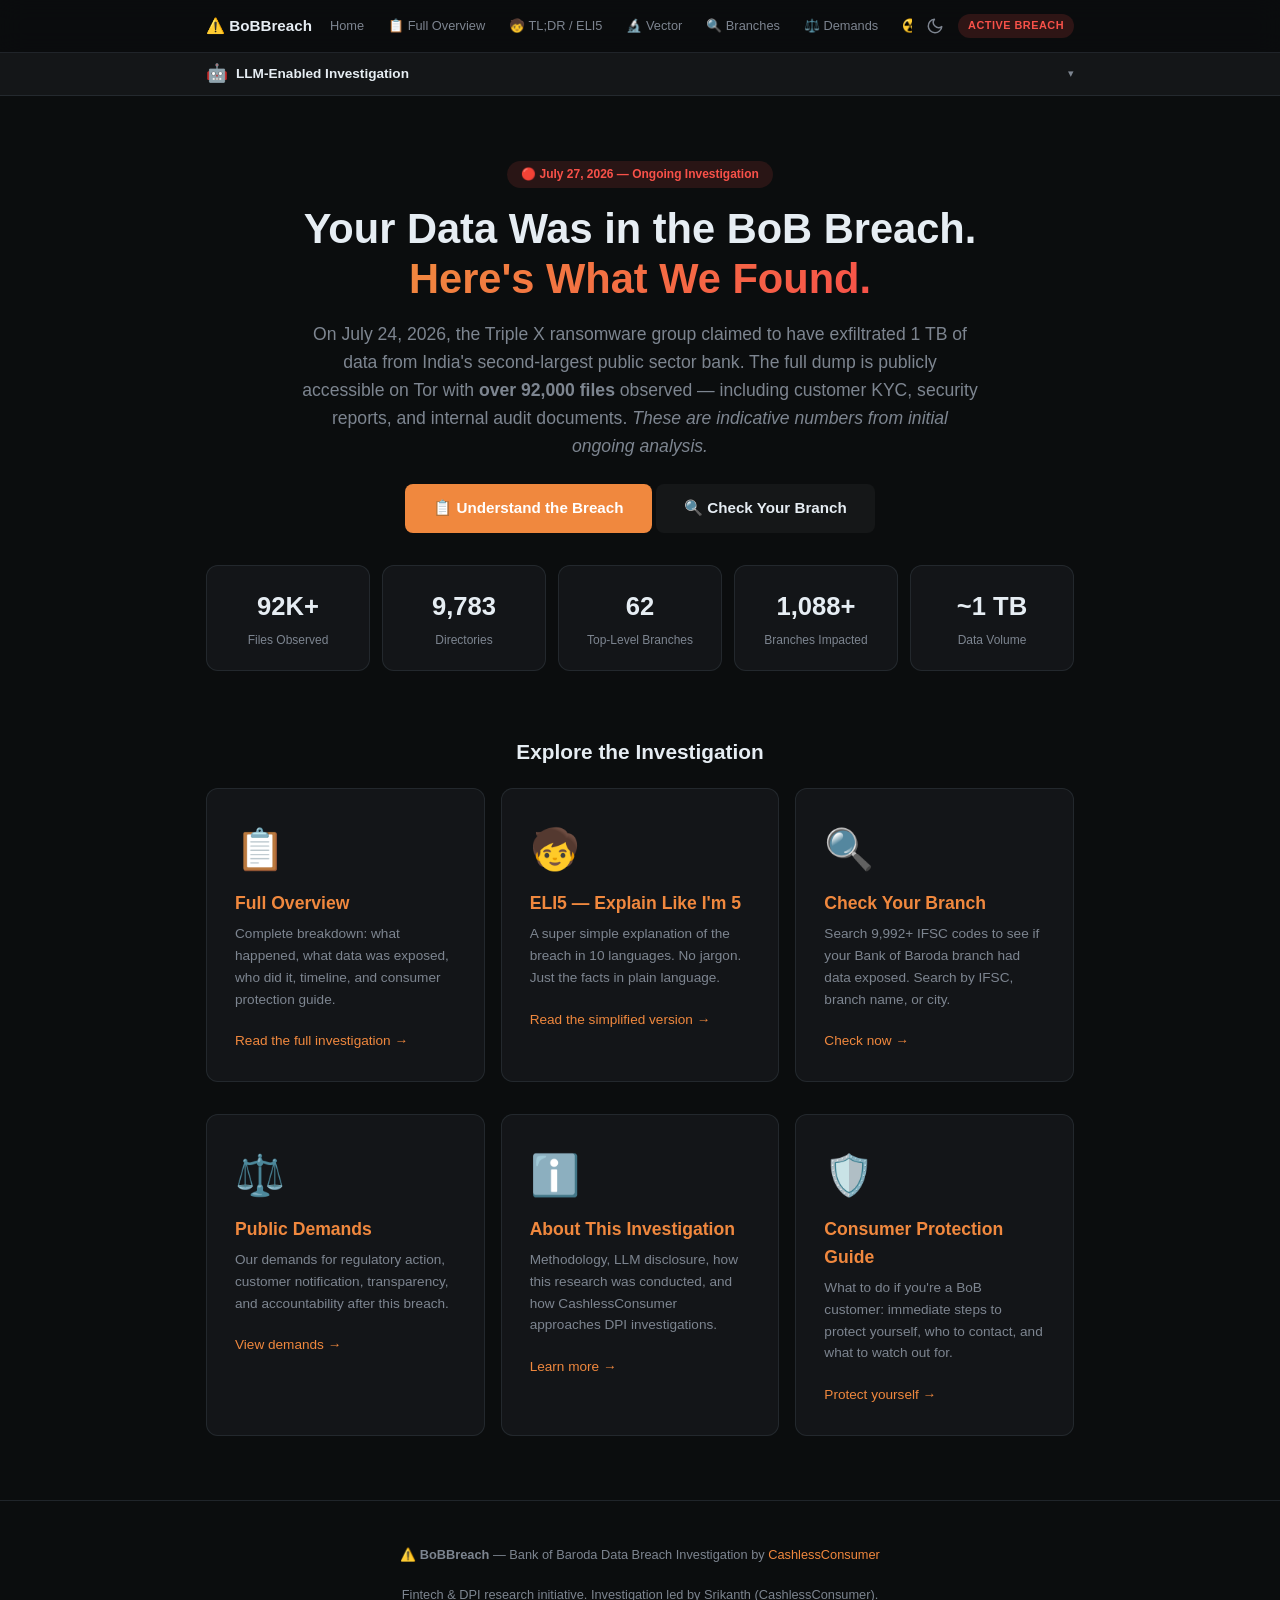
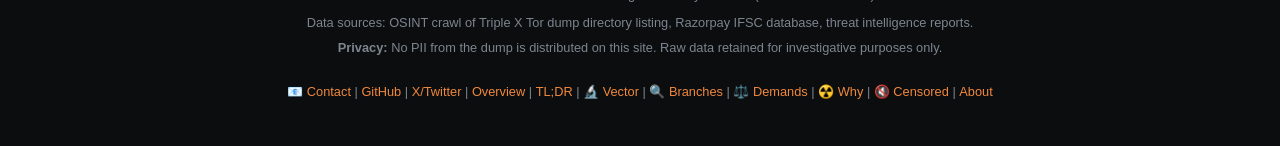
==== commit ef664b9a: "Add 🔇 Censored page documenting X restriction + nav links across site" ====
--- a/index.html
+++ b/index.html
@@ -26,6 +26,7 @@
       <a href="search.html">🔍 Branches</a>
       <a href="pages/demands.html">⚖️ Demands</a>
       <a href="pages/why.html">☢️ Why</a>
+      <a href="pages/censorship.html">🔇 Censored</a>
       <a href="pages/about.html">About</a>
     </div>
     <button class="theme-toggle" id="themeToggle" aria-label="Toggle theme" title="Toggle light/dark">
@@ -114,7 +115,7 @@
   <p style="margin-top:8px;">Fintech & DPI research initiative. Investigation led by Srikanth (CashlessConsumer).</p>
   <p style="margin-top:8px;">Data sources: OSINT crawl of Triple X Tor dump directory listing, Razorpay IFSC database, threat intelligence reports.</p>
   <p style="margin-top:4px;"><strong>Privacy:</strong> No PII from the dump is distributed on this site. Raw data retained for investigative purposes only.</p>
-  <p style="margin-top:12px;">📧 <a href="mailto:cashlessconsumerin@gmail.com">Contact</a> | <a href="https://github.com/CashlessConsumer">GitHub</a> | <a href="https://x.com/logic">X/Twitter</a> | <a href="pages/overview.html">Overview</a> | <a href="pages/eli5.html">TL;DR</a> | <a href="pages/vector.html">🔬 Vector</a> | <a href="search.html">🔍 Branches</a> | <a href="pages/demands.html">⚖️ Demands</a> | <a href="pages/why.html">☢️ Why</a> | <a href="pages/about.html">About</a></p>
+  <p style="margin-top:12px;">📧 <a href="mailto:cashlessconsumerin@gmail.com">Contact</a> | <a href="https://github.com/CashlessConsumer">GitHub</a> | <a href="https://x.com/logic">X/Twitter</a> | <a href="pages/overview.html">Overview</a> | <a href="pages/eli5.html">TL;DR</a> | <a href="pages/vector.html">🔬 Vector</a> | <a href="search.html">🔍 Branches</a> | <a href="pages/demands.html">⚖️ Demands</a> | <a href="pages/why.html">☢️ Why</a> | <a href="pages/censorship.html">🔇 Censored</a> | <a href="pages/about.html">About</a></p>
 </footer>
 
 <script src="js/main.js"></script>
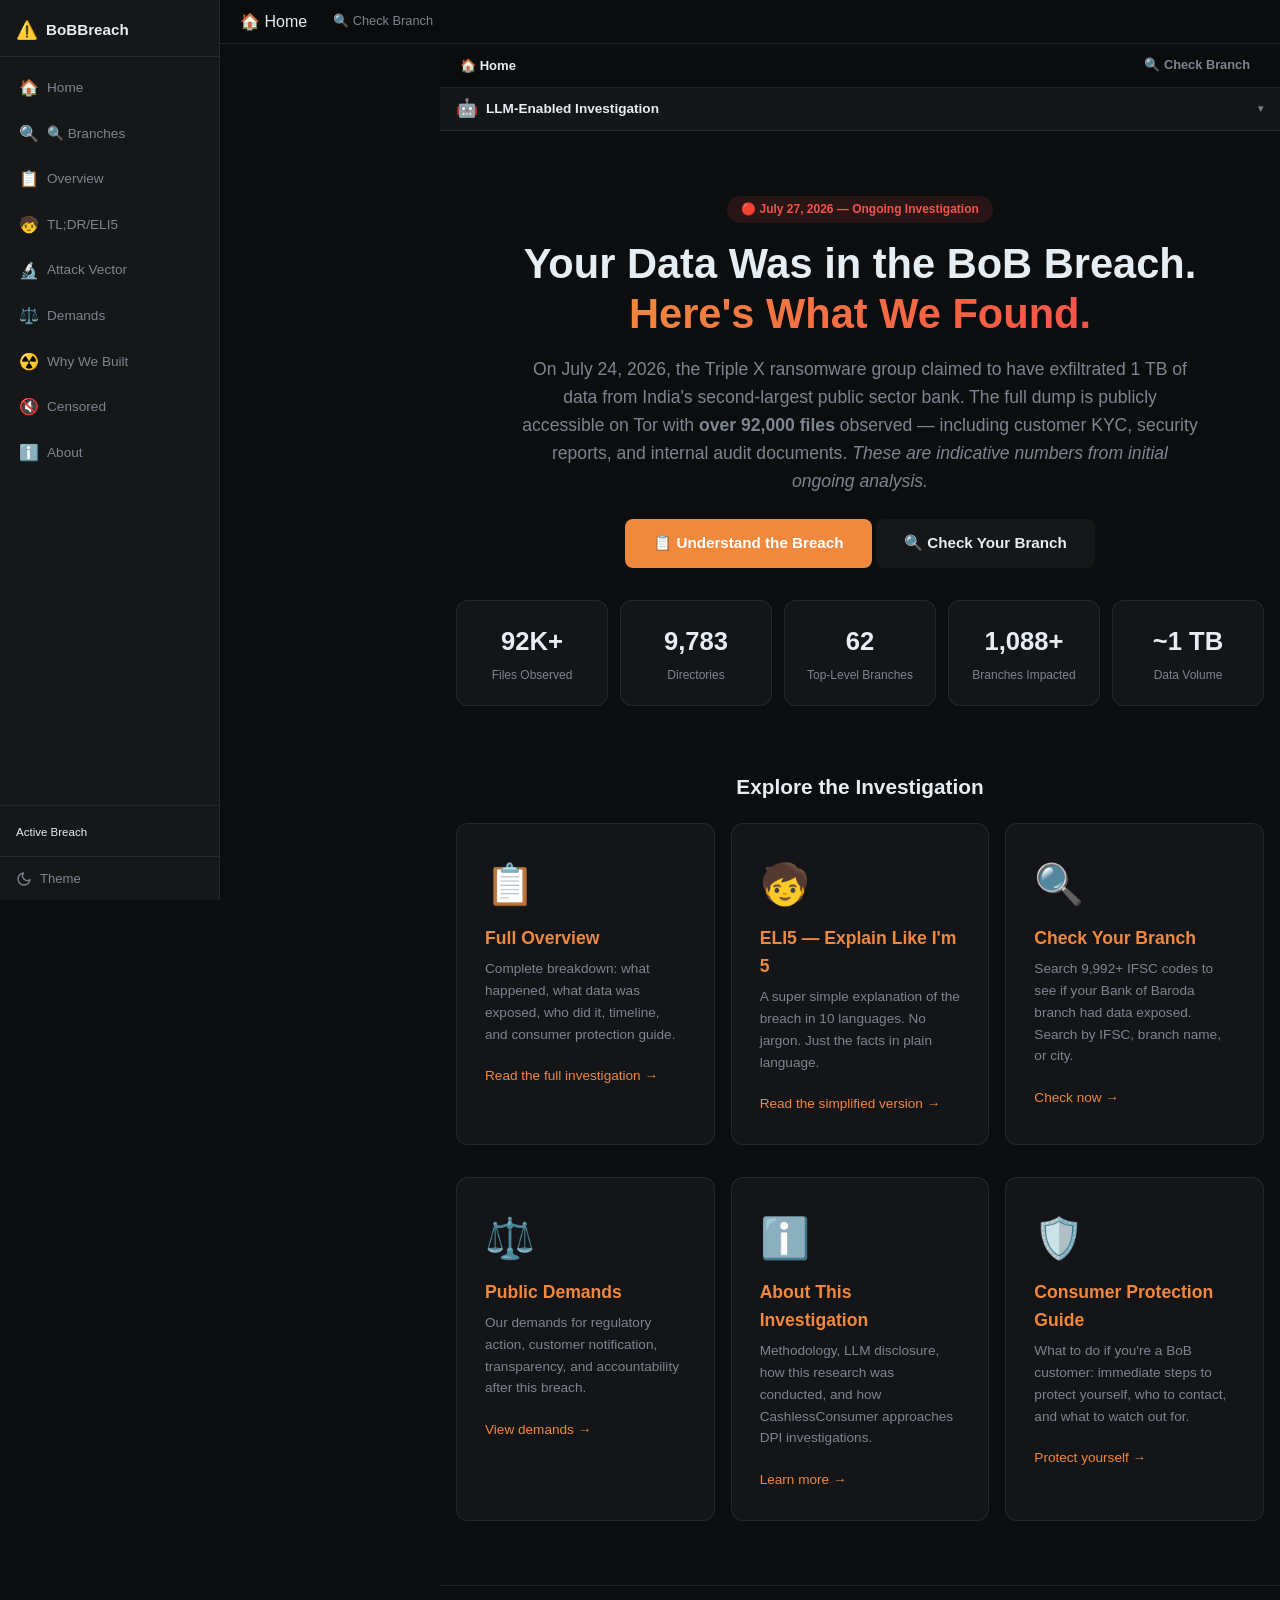
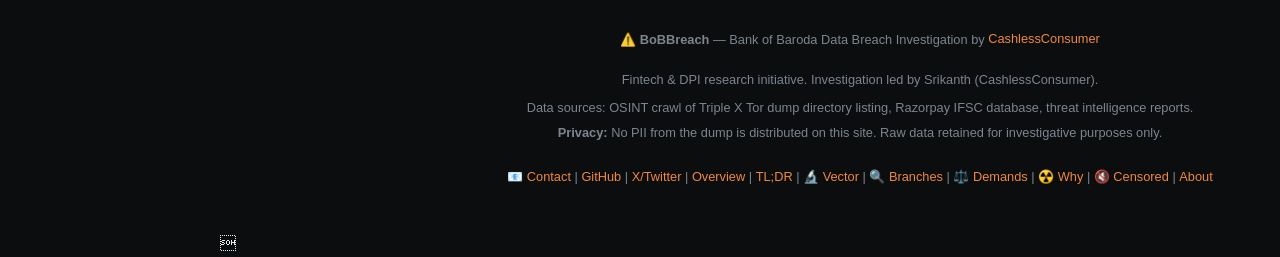
==== commit 37ce1c14: "nav: sidebar + top-header layout across site - Left sidebar for cross-page navigation (desktop: fixe" ====
--- a/index.html
+++ b/index.html
@@ -10,33 +10,37 @@
 <link rel="stylesheet" href="css/style.css">
 </head>
 <body>
-
-<!-- ═══ Navigation ═══ -->
-<nav>
-  <div class="inner">
-    <button class="nav-toggle" id="navToggle" aria-label="Toggle navigation">
-      <span></span><span></span><span></span>
+<aside class="sidebar" id="sidebar">
+  <a href="index.html" class="logo-wrap"><span class="logo-icon">⚠️</span><span class="logo-text">BoBBreach</span></a>
+  <nav class="nav-links"><a href="#" class="nav-item active"><span class="icon">🏠</span> Home</a><a href="search.html" class="nav-item"><span class="icon">🔍</span> Branches</a><a href="pages/overview.html" class="nav-item"><span class="icon">📋</span> Overview</a><a href="pages/eli5.html" class="nav-item"><span class="icon">🧒</span> TL;DR/ELI5</a><a href="pages/vector.html" class="nav-item"><span class="icon">🔬</span> Attack Vector</a><a href="pages/demands.html" class="nav-item"><span class="icon">⚖️</span> Demands</a><a href="pages/why.html" class="nav-item"><span class="icon">☢️</span> Why We Built</a><a href="pages/censorship.html" class="nav-item"><span class="icon">🔇</span> Censored</a><a href="pages/about.html" class="nav-item"><span class="icon">ℹ️</span> About</a></nav>
+  <div class="sidebar-footer">
+    <span class="badge">Active Breach</span>
+    <button class="theme-btn" id="sidebarThemeToggle" title="Toggle theme">
+      <svg viewBox="0 0 24 24" width="16" height="16" fill="none" stroke="currentColor" stroke-width="2"><path d="M21 12.79A9 9 0 1 1 11.21 3 7 7 0 0 0 21 12.79z"/></svg>
     </button>
-    <span class="logo">⚠️ BoBBreach</span>
-        <div class="links" id="navLinks">
-      <a href="index.html" class="active"  >Home</a>
-      <a href="pages/overview.html">📋 Full Overview</a>
-      <a href="pages/eli5.html">🧒 TL;DR / ELI5</a>
-      <a href="pages/vector.html">🔬 Vector</a>
-      <a href="search.html">🔍 Branches</a>
-      <a href="pages/demands.html">⚖️ Demands</a>
-      <a href="pages/why.html">☢️ Why</a>
-      <a href="pages/censorship.html">🔇 Censored</a>
-      <a href="pages/about.html">About</a>
-    </div>
-    <button class="theme-toggle" id="themeToggle" aria-label="Toggle theme" title="Toggle light/dark">
-      <svg id="themeIcon" viewBox="0 0 24 24" fill="none" stroke="currentColor" stroke-width="2" stroke-linecap="round" stroke-linejoin="round">
-        <path d="M21 12.79A9 9 0 1 1 11.21 3 7 7 0 0 0 21 12.79z"/>
-      </svg>
-    </button>
-    <span class="badge">Active Breach</span>
   </div>
-</nav>
+</aside>
+<div class="sidebar-overlay" id="sidebarOverlay"></div>
+<div class="main-wrapper">
+<header class="top-header"><button class="nav-toggle-sidebar" id="sidebarToggle" aria-label="Toggle sidebar">☰</button><span class="page-title">🏠 Home</span><span class="flex-spacer"></span><a href="search.html" class="branch-link">🔍 Check Branch</a></header>
+<div class="content-area">
+<div class="sidebar" id="sidebar">
+  <div class="logo"><span>⚠️</span> BoBBreach</div>
+  <div class="nav-links">
+    <a href="#" class="active"><span class="icon">🏠</span> Home</a><a href="search.html" class="active"><span class="icon">🔍</span> 🔍 Branches</a><a href="pages/overview.html" class="active"><span class="icon">📋</span> Overview</a><a href="pages/eli5.html" class="active"><span class="icon">🧒</span> TL;DR/ELI5</a><a href="pages/vector.html" class="active"><span class="icon">🔬</span> Attack Vector</a><a href="pages/demands.html" class="active"><span class="icon">⚖️</span> Demands</a><a href="pages/why.html" class="active"><span class="icon">☢️</span> Why We Built</a><a href="pages/censorship.html" class="active"><span class="icon">🔇</span> Censored</a><a href="pages/about.html" class="active"><span class="icon">ℹ️</span> About</a>
+  </div>
+  <div class="badge-area"><span class="badge">Active Breach</span></div>
+  <button class="theme-btn" id="sidebarThemeToggle" aria-label="Toggle theme">
+    <svg viewBox="0 0 24 24" fill="none" stroke="currentColor" stroke-width="2" stroke-linecap="round" stroke-linejoin="round">
+      <path d="M21 12.79A9 9 0 1 1 11.21 3 7 7 0 0 0 21 12.79z"/>
+    </svg>
+    Theme
+  </button>
+</div>
+<div class="sidebar-overlay" id="sidebarOverlay"></div>
+<div class="main-wrapper">
+<div class="top-header"><button class="nav-toggle-sidebar" id="sidebarToggle" aria-label="Toggle sidebar">☰</button><span style="font-size:.82rem;color:var(--fg);font-weight:600;flex-shrink:0;">🏠 Home</span><span class="spacer"></span><a href="search.html" style="font-weight:600;">🔍 Check Branch</a></div>
+<div class="content-area">
 
 <!-- ═══ LLM Disclosure (collapsible) ═══ -->
 <details class="disclosure">
@@ -141,5 +145,6 @@
 
 </script>
 
-</body>
+</div></div>
+
 </html>
--- a/css/style.css
+++ b/css/style.css
@@ -338,3 +338,111 @@
   .disclosure summary strong { font-size: .78rem; white-space: normal; }
   .disclosure-body { padding: 0 12px 12px; font-size: .8rem; }
 }
+
+/* ── Layout: Sidebar + Top Header ── */
+body { display: flex; min-height: 100vh; margin: 0; }
+
+/* Sidebar — fixed left */
+.sidebar {
+  position: fixed; top: 0; left: 0; bottom: 0; width: 220px;
+  background: var(--bg2); border-right: 1px solid var(--border);
+  display: flex; flex-direction: column; z-index: 100;
+  overflow-y: auto; padding: 0;
+}
+.sidebar .logo {
+  display: flex; align-items: center; gap: 8px;
+  padding: 16px 16px 12px; font-size: .95rem; font-weight: 800;
+  color: var(--fg); border-bottom: 1px solid var(--border);
+}
+.sidebar .logo span { font-size: 1.1rem; }
+.sidebar .nav-links { display: flex; flex-direction: column; padding: 8px 0; flex: 1; }
+.sidebar .nav-links a {
+  display: flex; align-items: center; gap: 8px;
+  padding: 10px 16px; font-size: .85rem; color: var(--muted);
+  text-decoration: none; transition: all .15s; border-left: 3px solid transparent;
+}
+.sidebar .nav-links a:hover { color: var(--fg); background: rgba(255,255,255,.04); }
+.sidebar .nav-links a.active { color: var(--accent); border-left-color: var(--accent); background: rgba(240,136,62,.08); }
+.sidebar .nav-links a .icon { font-size: 1rem; width: 20px; text-align: center; flex-shrink: 0; }
+.sidebar .badge-area { padding: 12px 16px; border-top: 1px solid var(--border); }
+.sidebar .badge-area .badge { display: inline-block; font-size: .72rem; }
+.sidebar .theme-btn {
+  display: flex; align-items: center; gap: 8px;
+  padding: 10px 16px; font-size: .82rem; color: var(--muted);
+  background: none; border: none; border-top: 1px solid var(--border);
+  cursor: pointer; width: 100%; text-align: left;
+}
+.sidebar .theme-btn:hover { color: var(--fg); background: rgba(255,255,255,.04); }
+.sidebar .theme-btn svg { width: 16px; height: 16px; flex-shrink: 0; }
+
+/* Main content — offset by sidebar */
+.main-wrapper {
+  margin-left: 220px; flex: 1; min-width: 0;
+  display: flex; flex-direction: column;
+}
+
+/* Top header — page anchors & breadcrumbs */
+.top-header {
+  position: sticky; top: 0; z-index: 90;
+  display: flex; align-items: center; gap: 8px;
+  padding: 0 20px; height: 44px;
+  background: var(--nav-bg); backdrop-filter: blur(10px);
+  border-bottom: 1px solid var(--border);
+  overflow-x: auto; white-space: nowrap;
+  -webkit-overflow-scrolling: touch;
+}
+.top-header::-webkit-scrollbar { height: 0; }
+.top-header a {
+  font-size: .8rem; color: var(--muted); text-decoration: none;
+  padding: 4px 10px; border-radius: 6px; flex-shrink: 0;
+  transition: all .15s;
+}
+.top-header a:hover { color: var(--fg); background: rgba(255,255,255,.04); }
+.top-header a.active { color: var(--accent); background: rgba(240,136,62,.1); }
+.top-header .sep { color: var(--border); flex-shrink: 0; font-size: .75rem; }
+.top-header .spacer { flex: 1; }
+.top-header .nav-toggle-sidebar {
+  display: none; background: none; border: none; color: var(--fg);
+  cursor: pointer; padding: 4px; font-size: 1.2rem; line-height: 1;
+}
+
+/* Content area */
+.content-area { flex: 1; padding: 0; }
+
+/* ── Mobile: sidebar off-canvas ── */
+.sidebar-overlay {
+  display: none; position: fixed; inset: 0; background: rgba(0,0,0,.5);
+  z-index: 99;
+}
+.sidebar-overlay.open { display: block; }
+
+@media (max-width: 768px) {
+  .sidebar { transform: translateX(-100%); transition: transform .25s ease; }
+  .sidebar.open { transform: translateX(0); }
+  .main-wrapper { margin-left: 0; }
+  .top-header .nav-toggle-sidebar { display: inline-flex; align-items: center; }
+  .top-header { padding: 0 12px; }
+}
+
+/* ── Sidebar additions ── */
+.sidebar .logo-wrap {
+  display: flex; align-items: center; gap: 8px;
+  padding: 20px 16px 12px; font-weight: 700; font-size: 1rem;
+  text-decoration: none; color: var(--fg);
+  border-bottom: 1px solid var(--border); margin-bottom: 4px;
+}
+.sidebar .logo-icon { font-size: 1.3rem; }
+.sidebar .logo-text { font-size: 1rem; }
+.sidebar .nav-item { display: flex; align-items: center; gap: 8px; }
+.sidebar .sidebar-footer {
+  display: flex; align-items: center; gap: 8px;
+  padding: 12px 16px; border-top: 1px solid var(--border); margin-top: auto;
+}
+.sidebar .sidebar-footer .badge { font-size: .72rem; }
+
+@media (min-width: 769px) {
+  .sidebar { display: flex !important; }
+}
+@media (max-width: 768px) {
+  .sidebar:not(.open) { display: flex; }
+}
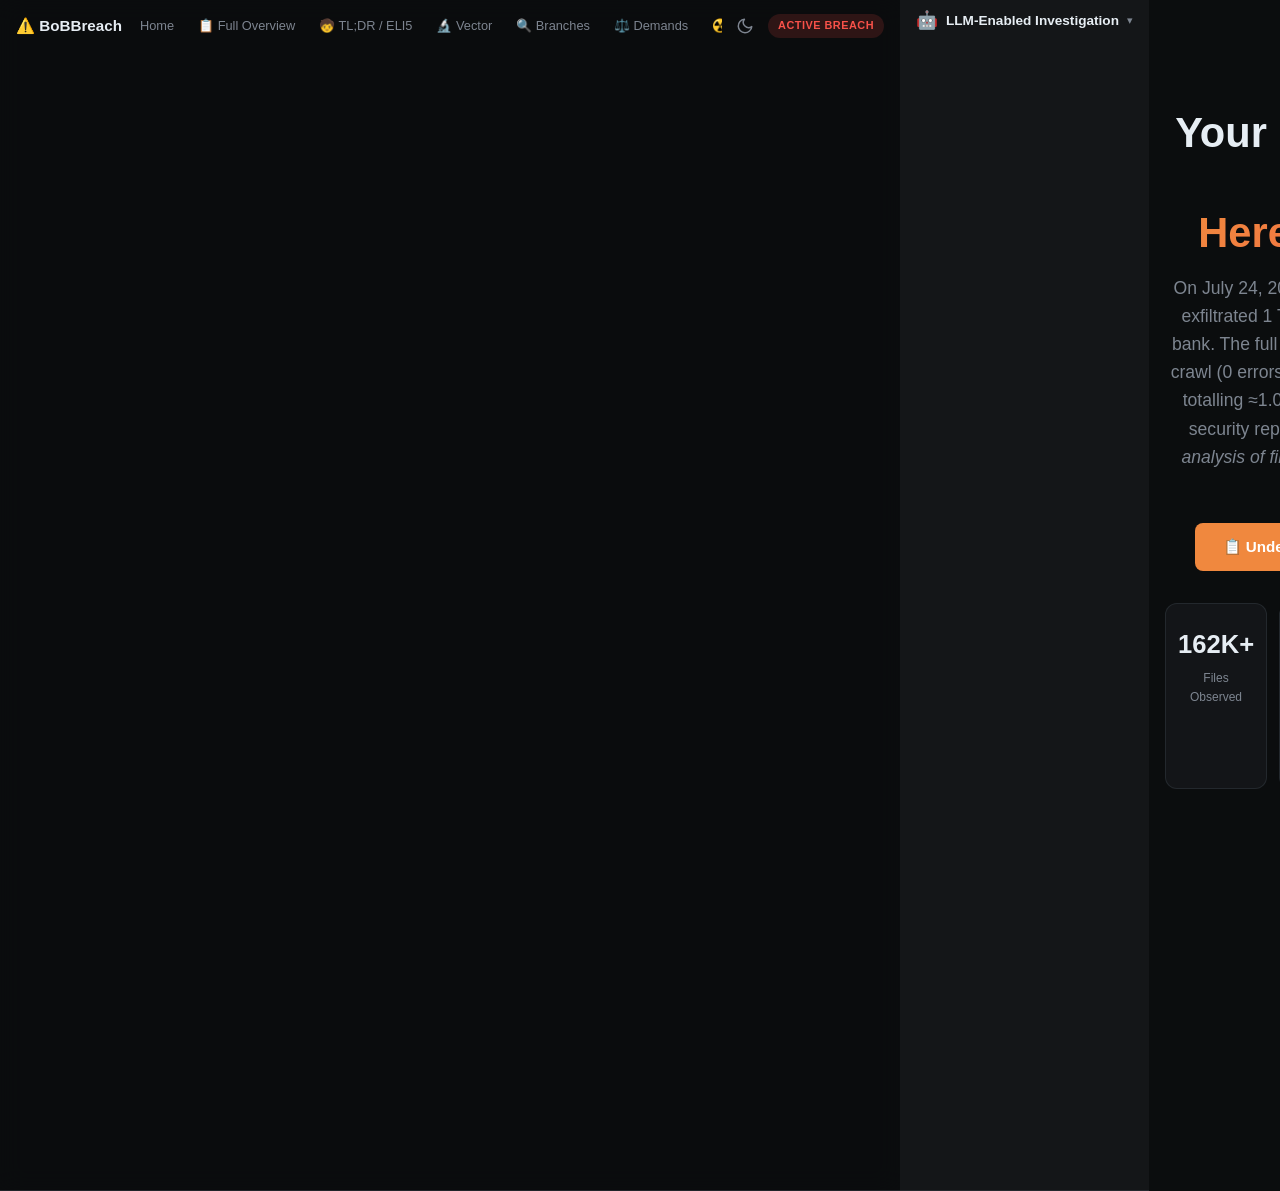
==== commit 6f886a4b: "Update breach stats from completed crawl (Aug 4, 2026) - Files: 92,347 → 162,111; directories: 9,783" ====
--- a/index.html
+++ b/index.html
@@ -10,37 +10,33 @@
 <link rel="stylesheet" href="css/style.css">
 </head>
 <body>
-<aside class="sidebar" id="sidebar">
-  <a href="index.html" class="logo-wrap"><span class="logo-icon">⚠️</span><span class="logo-text">BoBBreach</span></a>
-  <nav class="nav-links"><a href="#" class="nav-item active"><span class="icon">🏠</span> Home</a><a href="search.html" class="nav-item"><span class="icon">🔍</span> Branches</a><a href="pages/overview.html" class="nav-item"><span class="icon">📋</span> Overview</a><a href="pages/eli5.html" class="nav-item"><span class="icon">🧒</span> TL;DR/ELI5</a><a href="pages/vector.html" class="nav-item"><span class="icon">🔬</span> Attack Vector</a><a href="pages/demands.html" class="nav-item"><span class="icon">⚖️</span> Demands</a><a href="pages/why.html" class="nav-item"><span class="icon">☢️</span> Why We Built</a><a href="pages/censorship.html" class="nav-item"><span class="icon">🔇</span> Censored</a><a href="pages/about.html" class="nav-item"><span class="icon">ℹ️</span> About</a></nav>
-  <div class="sidebar-footer">
+
+<!-- ═══ Navigation ═══ -->
+<nav>
+  <div class="inner">
+    <button class="nav-toggle" id="navToggle" aria-label="Toggle navigation">
+      <span></span><span></span><span></span>
+    </button>
+    <span class="logo">⚠️ BoBBreach</span>
+        <div class="links" id="navLinks">
+      <a href="index.html" class="active"  >Home</a>
+      <a href="pages/overview.html">📋 Full Overview</a>
+      <a href="pages/eli5.html">🧒 TL;DR / ELI5</a>
+      <a href="pages/vector.html">🔬 Vector</a>
+      <a href="search.html">🔍 Branches</a>
+      <a href="pages/demands.html">⚖️ Demands</a>
+      <a href="pages/why.html">☢️ Why</a>
+      <a href="pages/censorship.html">🔇 Censored</a>
+      <a href="pages/about.html">About</a>
+    </div>
+    <button class="theme-toggle" id="themeToggle" aria-label="Toggle theme" title="Toggle light/dark">
+      <svg id="themeIcon" viewBox="0 0 24 24" fill="none" stroke="currentColor" stroke-width="2" stroke-linecap="round" stroke-linejoin="round">
+        <path d="M21 12.79A9 9 0 1 1 11.21 3 7 7 0 0 0 21 12.79z"/>
+      </svg>
+    </button>
     <span class="badge">Active Breach</span>
-    <button class="theme-btn" id="sidebarThemeToggle" title="Toggle theme">
-      <svg viewBox="0 0 24 24" width="16" height="16" fill="none" stroke="currentColor" stroke-width="2"><path d="M21 12.79A9 9 0 1 1 11.21 3 7 7 0 0 0 21 12.79z"/></svg>
-    </button>
   </div>
-</aside>
-<div class="sidebar-overlay" id="sidebarOverlay"></div>
-<div class="main-wrapper">
-<header class="top-header"><button class="nav-toggle-sidebar" id="sidebarToggle" aria-label="Toggle sidebar">☰</button><span class="page-title">🏠 Home</span><span class="flex-spacer"></span><a href="search.html" class="branch-link">🔍 Check Branch</a></header>
-<div class="content-area">
-<div class="sidebar" id="sidebar">
-  <div class="logo"><span>⚠️</span> BoBBreach</div>
-  <div class="nav-links">
-    <a href="#" class="active"><span class="icon">🏠</span> Home</a><a href="search.html" class="active"><span class="icon">🔍</span> 🔍 Branches</a><a href="pages/overview.html" class="active"><span class="icon">📋</span> Overview</a><a href="pages/eli5.html" class="active"><span class="icon">🧒</span> TL;DR/ELI5</a><a href="pages/vector.html" class="active"><span class="icon">🔬</span> Attack Vector</a><a href="pages/demands.html" class="active"><span class="icon">⚖️</span> Demands</a><a href="pages/why.html" class="active"><span class="icon">☢️</span> Why We Built</a><a href="pages/censorship.html" class="active"><span class="icon">🔇</span> Censored</a><a href="pages/about.html" class="active"><span class="icon">ℹ️</span> About</a>
-  </div>
-  <div class="badge-area"><span class="badge">Active Breach</span></div>
-  <button class="theme-btn" id="sidebarThemeToggle" aria-label="Toggle theme">
-    <svg viewBox="0 0 24 24" fill="none" stroke="currentColor" stroke-width="2" stroke-linecap="round" stroke-linejoin="round">
-      <path d="M21 12.79A9 9 0 1 1 11.21 3 7 7 0 0 0 21 12.79z"/>
-    </svg>
-    Theme
-  </button>
-</div>
-<div class="sidebar-overlay" id="sidebarOverlay"></div>
-<div class="main-wrapper">
-<div class="top-header"><button class="nav-toggle-sidebar" id="sidebarToggle" aria-label="Toggle sidebar">☰</button><span style="font-size:.82rem;color:var(--fg);font-weight:600;flex-shrink:0;">🏠 Home</span><span class="spacer"></span><a href="search.html" style="font-weight:600;">🔍 Check Branch</a></div>
-<div class="content-area">
+</nav>
 
 <!-- ═══ LLM Disclosure (collapsible) ═══ -->
 <details class="disclosure">
@@ -56,17 +52,17 @@
 </details>
 <!-- ═══ Hero ═══ -->
 <section class="hero">
-  <span class="date-badge">🔴 July 27, 2026 — Ongoing Investigation</span>
+  <span class="date-badge">🔴 August 4, 2026 — Ongoing Investigation</span>
   <h1>Your Data Was in the BoB Breach.<br><span>Here's What We Found.</span></h1>
-  <p class="subtitle">On July 24, 2026, the Triple X ransomware group claimed to have exfiltrated 1 TB of data from India's second-largest public sector bank. The full dump is publicly accessible on Tor with <strong>over 92,000 files</strong> observed — including customer KYC, security reports, and internal audit documents. <em>These are indicative numbers from initial ongoing analysis.</em></p>
+  <p class="subtitle">On July 24, 2026, the Triple X ransomware group claimed to have exfiltrated 1 TB of data from India's second-largest public sector bank. The full dump is publicly accessible on Tor — our completed crawl (0 errors) identified <strong>162,111 files</strong> across <strong>16,474 directories</strong>, totalling ≈1.07 TB in listed file sizes — including customer KYC, security reports, and internal audit documents. <em>Metadata-level analysis of file names and paths only; no file contents reviewed. Crawl complete as of Aug 4, 2026.</em></p>
   <a href="pages/overview.html" class="cta">📋 Understand the Breach</a>
   <a href="search.html" class="cta" style="background:var(--bg2);color:var(--fg);">🔍 Check Your Branch</a>
   <div class="stats">
-    <div class="stat-card"><div class="num">92K+</div><div class="label">Files Observed</div></div>
-    <div class="stat-card"><div class="num">9,783</div><div class="label">Directories</div></div>
-    <div class="stat-card"><div class="num">62</div><div class="label">Top-Level Branches</div></div>
+    <div class="stat-card"><div class="num">162K+</div><div class="label">Files Observed</div></div>
+    <div class="stat-card"><div class="num">16,474</div><div class="label">Directories</div></div>
+    <div class="stat-card"><div class="num">90</div><div class="label">Top-Level Directories</div></div>
     <div class="stat-card"><div class="num">1,088+</div><div class="label">Branches Impacted</div></div>
-    <div class="stat-card"><div class="num">~1 TB</div><div class="label">Data Volume</div></div>
+    <div class="stat-card"><div class="num">1.07 TB</div><div class="label">Data Volume (Observed)</div></div>
   </div>
 </section>
 
@@ -145,6 +141,5 @@
 
 </script>
 
-</div></div>
-
+</body>
 </html>
